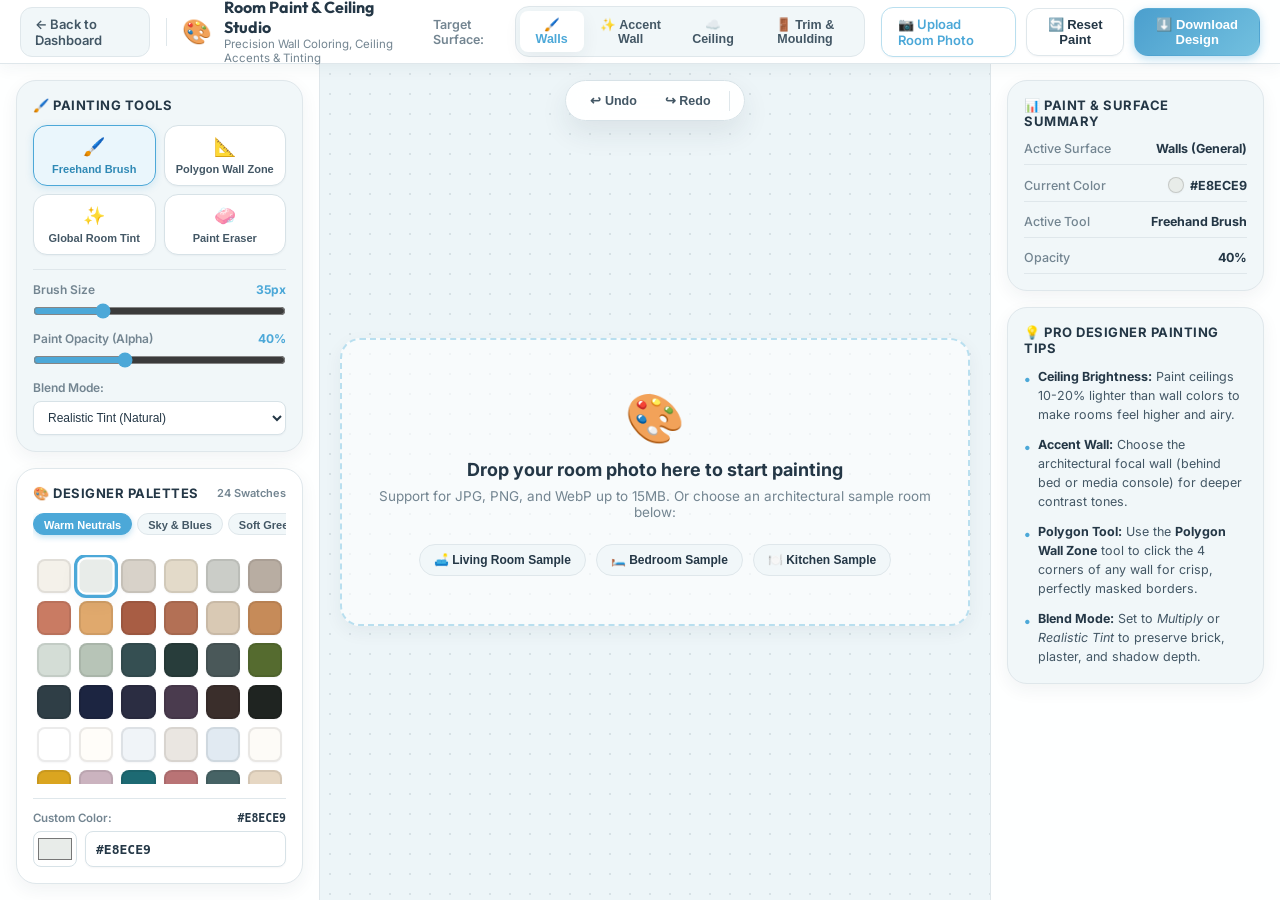
==== smartroom-ai/frontend/paint_studio.html @ 28bee361 "Initial commit - AI Smart Room Interior Designer" ====
<!DOCTYPE html>
<html lang="en">
<head>
  <meta charset="UTF-8">
  <meta name="viewport" content="width=device-width, initial-scale=1.0">
  <meta name="color-scheme" content="light">
  <title>SmartRoom Studio — Interactive Wall &amp; Ceiling Painter</title>
  <meta name="description" content="Dedicated interactive room painting studio. Upload any room photo, paint walls and ceilings with brushes, polygon fills, and designer paint palettes.">
  <link rel="preconnect" href="https://fonts.googleapis.com">
  <link rel="preconnect" href="https://fonts.gstatic.com" crossorigin>
  <link href="https://fonts.googleapis.com/css2?family=Inter:wght@300;400;500;600;700;800&family=Outfit:wght@500;600;700;800&display=swap" rel="stylesheet">
  <link rel="stylesheet" href="paint_studio.css?v=light-20261030">
</head>
<body>
  <div class="studio-app">
    <!-- Top Header Bar -->
    <header class="studio-header">
      <div class="header-left">
        <a href="index.html" class="back-link" title="Return to main dashboard">← Back to Dashboard</a>
        <div class="brand-divider"></div>
        <div class="brand-title">
          <span class="brand-icon">🎨</span>
          <div>
            <h1>Room Paint &amp; Ceiling Studio</h1>
            <span class="brand-sub">Precision Wall Coloring, Ceiling Accents &amp; Tinting</span>
          </div>
        </div>
      </div>

      <div class="header-center">
        <!-- Quick Preset Target -->
        <div class="target-selector">
          <span class="selector-label">Target Surface:</span>
          <div class="segmented-control" id="targetSurfaceGroup">
            <button class="segment-btn active" data-target="wall">🖌️ Walls</button>
            <button class="segment-btn" data-target="accent">✨ Accent Wall</button>
            <button class="segment-btn" data-target="ceiling">☁️ Ceiling</button>
            <button class="segment-btn" data-target="trim">🚪 Trim &amp; Moulding</button>
          </div>
        </div>
      </div>

      <div class="header-right">
        <label class="btn btn-outline" id="btnUploadImage">
          📷 Upload Room Photo
          <input type="file" id="roomImageInput" accept="image/jpeg,image/png,image/webp" style="display:none;">
        </label>
        <button class="btn btn-secondary" id="btnClearCanvas" title="Reset all applied paint layers">
          🔄 Reset Paint
        </button>
        <button class="btn btn-primary" id="btnDownloadArt">
          ⬇️ Download Design
        </button>
      </div>
    </header>

    <!-- Main Workspace -->
    <main class="studio-workspace">
      <!-- Left Tool & Color Palette Sidebar -->
      <aside class="studio-sidebar">
        <!-- Section: Tool Selection -->
        <div class="sidebar-card">
          <div class="card-header">
            <h3>🖌️ Painting Tools</h3>
          </div>
          <div class="tools-grid">
            <button class="tool-btn active" data-tool="brush" id="toolBrush">
              <span class="tool-icon">🖌️</span>
              <span class="tool-name">Freehand Brush</span>
            </button>
            <button class="tool-btn" data-tool="polygon" id="toolPolygon">
              <span class="tool-icon">📐</span>
              <span class="tool-name">Polygon Wall Zone</span>
            </button>
            <button class="tool-btn" data-tool="tint" id="toolTint">
              <span class="tool-icon">✨</span>
              <span class="tool-name">Global Room Tint</span>
            </button>
            <button class="tool-btn" data-tool="eraser" id="toolEraser">
              <span class="tool-icon">🧼</span>
              <span class="tool-name">Paint Eraser</span>
            </button>
          </div>

          <!-- Tool Settings: Brush Size & Opacity -->
          <div class="tool-params">
            <div class="slider-row" id="brushSizeRow">
              <div class="slider-header">
                <span>Brush Size</span>
                <b id="brushSizeLabel">35px</b>
              </div>
              <input type="range" id="brushSizeSlider" min="5" max="120" value="35">
            </div>

            <div class="slider-row">
              <div class="slider-header">
                <span>Paint Opacity (Alpha)</span>
                <b id="paintOpacityLabel">40%</b>
              </div>
              <input type="range" id="paintOpacitySlider" min="10" max="95" value="40">
            </div>

            <!-- Blend Mode Selection -->
            <div class="form-row">
              <label for="blendModeSelect">Blend Mode:</label>
              <select id="blendModeSelect" class="form-select">
                <option value="source-over">Realistic Tint (Natural)</option>
                <option value="multiply">Multiply (Shadows Retained)</option>
                <option value="color">Colorize (Texture Preserved)</option>
                <option value="soft-light">Soft Light (Subtle)</option>
              </select>
            </div>
          </div>
        </div>

        <!-- Section: Curated Paint Palettes -->
        <div class="sidebar-card scrollable-card">
          <div class="card-header">
            <h3>🎨 Designer Palettes</h3>
            <span class="swatch-count" id="swatchCountLabel">24 Swatches</span>
          </div>

          <!-- Palette Category Tabs -->
          <div class="palette-tabs" id="paletteTabs">
            <button class="pal-tab active" data-category="neutrals">Warm Neutrals</button>
            <button class="pal-tab" data-category="blues">Sky &amp; Blues</button>
            <button class="pal-tab" data-category="greens">Soft Greens</button>
            <button class="pal-tab" data-category="warm">Earth &amp; Terracotta</button>
            <button class="pal-tab" data-category="luxury">Moody &amp; Accent</button>
          </div>

          <!-- Color Swatches Grid -->
          <div class="swatches-grid" id="swatchesGrid"></div>

          <!-- Custom Color Picker Input -->
          <div class="custom-color-box">
            <div class="custom-color-header">
              <span>Custom Color:</span>
              <span id="currentColorDisplay">#E8ECE9</span>
            </div>
            <div class="custom-color-inputs">
              <input type="color" id="nativeColorPicker" value="#E8ECE9">
              <input type="text" id="hexColorInput" value="#E8ECE9" maxlength="7" spellcheck="false">
            </div>
          </div>
        </div>
      </aside>

      <!-- Center Interactive Painting Canvas -->
      <section class="canvas-viewport" id="canvasViewport">
        <!-- Floating Canvas Action Bar -->
        <div class="canvas-toolbar">
          <button class="toolbar-btn" id="btnUndo" title="Undo stroke (Ctrl+Z)">
            ↩ Undo
          </button>
          <button class="toolbar-btn" id="btnRedo" title="Redo stroke (Ctrl+Y)">
            ↪ Redo
          </button>
          <div class="toolbar-sep"></div>
          <span class="canvas-zoom-info" id="polygonTip" style="display:none;">
            📐 Click points on wall to define corners. Double-click or click "Fill Zone" to complete!
          </span>
          <button class="btn btn-sm btn-accent" id="btnFinishPolygon" style="display:none;">
            ✓ Fill Wall Zone
          </button>
          <button class="btn btn-sm btn-outline" id="btnCancelPolygon" style="display:none;">
            ✕ Cancel
          </button>
        </div>

        <!-- Empty State Prompt (Before upload) -->
        <div class="empty-canvas-dropzone" id="emptyDropzone">
          <div class="dropzone-inner">
            <div class="drop-icon">🎨</div>
            <h2>Drop your room photo here to start painting</h2>
            <p>Support for JPG, PNG, and WebP up to 15MB. Or choose an architectural sample room below:</p>
            <div class="sample-rooms-row">
              <button class="sample-btn" data-url="https://images.unsplash.com/photo-1618221195710-dd6b41faaea6?w=1200&auto=format&fit=crop&q=80">
                🛋️ Living Room Sample
              </button>
              <button class="sample-btn" data-url="https://images.unsplash.com/photo-1540518614846-7ede433c4ef7?w=1200&auto=format&fit=crop&q=80">
                🛏️ Bedroom Sample
              </button>
              <button class="sample-btn" data-url="https://images.unsplash.com/photo-1556911220-e15b29be8c8f?w=1200&auto=format&fit=crop&q=80">
                🍽️ Kitchen Sample
              </button>
            </div>
          </div>
        </div>

        <!-- The Canvas Stage Container -->
        <div class="canvas-stage" id="canvasStage" style="display:none;">
          <canvas id="paintCanvas"></canvas>
          <!-- Polygon guideline overlay canvas -->
          <canvas id="overlayCanvas"></canvas>
        </div>
      </section>

      <!-- Right Properties & History Sidebar -->
      <aside class="studio-sidebar-right">
        <div class="sidebar-card">
          <div class="card-header">
            <h3>📊 Paint &amp; Surface Summary</h3>
          </div>
          <div class="summary-list">
            <div class="summary-item">
              <span class="sum-label">Active Surface</span>
              <b class="sum-val" id="sumActiveSurface">Walls (General)</b>
            </div>
            <div class="summary-item">
              <span class="sum-label">Current Color</span>
              <div class="sum-color-badge">
                <span class="color-dot" id="sumColorDot" style="background:#E8ECE9;"></span>
                <b class="sum-val" id="sumColorHex">#E8ECE9</b>
              </div>
            </div>
            <div class="summary-item">
              <span class="sum-label">Active Tool</span>
              <b class="sum-val" id="sumToolName">Freehand Brush</b>
            </div>
            <div class="summary-item">
              <span class="sum-label">Opacity</span>
              <b class="sum-val" id="sumOpacity">40%</b>
            </div>
          </div>
        </div>

        <div class="sidebar-card">
          <div class="card-header">
            <h3>💡 Pro Designer Painting Tips</h3>
          </div>
          <ul class="tips-list">
            <li><b>Ceiling Brightness:</b> Paint ceilings 10-20% lighter than wall colors to make rooms feel higher and airy.</li>
            <li><b>Accent Wall:</b> Choose the architectural focal wall (behind bed or media console) for deeper contrast tones.</li>
            <li><b>Polygon Tool:</b> Use the <b>Polygon Wall Zone</b> tool to click the 4 corners of any wall for crisp, perfectly masked borders.</li>
            <li><b>Blend Mode:</b> Set to <i>Multiply</i> or <i>Realistic Tint</i> to preserve brick, plaster, and shadow depth.</li>
          </ul>
        </div>
      </aside>
    </main>

    <!-- Toast Notifications Container -->
    <div class="toast-container" id="toastContainer"></div>
  </div>

  <script src="paint_studio.js"></script>
</body>
</html>
---- smartroom-ai/frontend/paint_studio.css ----
/* paint_studio.css — Modern Light Styles for Dedicated Paint Studio */
:root {
  /* Light Theme Color System */
  --bg-app: #f8fafc;
  --bg-surface: #ffffff;
  --bg-section: #f1f5f9;
  --bg-section-warm: #faf7f2;
  --bg-card: #ffffff;
  
  /* Pastel Accent Colors */
  --sky-blue: #0284c7;
  --sky-blue-hover: #0369a1;
  --sky-blue-light: #38bdf8;
  --sky-blue-pastel: #e0f2fe;
  --sky-blue-subtle: #f0f9ff;
  --sky-blue-border: #bae6fd;
  
  --soft-green: #10b981;
  --soft-green-hover: #059669;
  --soft-green-pastel: #ecfdf5;
  --soft-green-subtle: #d1fae5;
  --soft-green-border: #a7f3d0;
  
  --light-beige: #f5ebe1;
  --light-beige-subtle: #faf7f2;
  --light-beige-border: #eadfcf;
  --light-beige-accent: #c8b6a6;
  
  /* Primary & Gradients */
  --primary: var(--sky-blue);
  --primary-hover: var(--sky-blue-hover);
  --primary-gradient: linear-gradient(135deg, #0284c7 0%, #0ea5e9 100%);
  --accent: var(--soft-green);
  --accent-pink: #ec4899;
  
  /* High Readability Dark Typography */
  --text-main: #0f172a;       /* Slate 900 */
  --text-body: #334155;       /* Slate 700 */
  --text-muted: #64748b;      /* Slate 500 */
  --text-sub: #94a3b8;        /* Slate 400 */
  
  /* Borders */
  --border-glass: #e2e8f0;
  --border-focus: #0284c7;
  
  /* Radii & Shadows */
  --radius-sm: 8px;
  --radius-md: 14px;
  --radius-lg: 20px;
  --radius-full: 9999px;
  
  --shadow-xs: 0 1px 2px rgba(15, 23, 42, 0.04);
  --shadow-sm: 0 2px 8px rgba(15, 23, 42, 0.04), 0 1px 3px rgba(15, 23, 42, 0.02);
  --shadow-md: 0 6px 18px -2px rgba(15, 23, 42, 0.06), 0 2px 6px -1px rgba(15, 23, 42, 0.03);
  --shadow-lg: 0 14px 32px -4px rgba(15, 23, 42, 0.08), 0 4px 10px -2px rgba(15, 23, 42, 0.03);
  --shadow-hover: 0 12px 28px -4px rgba(2, 132, 199, 0.12), 0 4px 10px -2px rgba(15, 23, 42, 0.04);
  
  --font-sans: 'Inter', -apple-system, BlinkMacSystemFont, 'Segoe UI', Roboto, sans-serif;
  --font-brand: 'Outfit', sans-serif;
  --transition: all 0.25s cubic-bezier(0.16, 1, 0.3, 1);
}

* {
  box-sizing: border-box;
  margin: 0;
  padding: 0;
}

body {
  font-family: var(--font-sans);
  background-color: var(--bg-app);
  color: var(--text-body);
  height: 100vh;
  overflow: hidden;
  -webkit-font-smoothing: antialiased;
}

.studio-app {
  display: flex;
  flex-direction: column;
  height: 100vh;
}

/* ==========================================================================
   1. Top Header
   ========================================================================== */
.studio-header {
  height: 64px;
  background: var(--bg-surface);
  border-bottom: 1px solid var(--border-glass);
  display: flex;
  align-items: center;
  justify-content: space-between;
  padding: 0 20px;
  flex-shrink: 0;
  z-index: 10;
  box-shadow: var(--shadow-xs);
  gap: 16px;
}

.header-left {
  display: flex;
  align-items: center;
  gap: 16px;
}

.back-link {
  color: var(--text-body);
  text-decoration: none;
  font-size: 13px;
  font-weight: 600;
  padding: 8px 14px;
  border-radius: var(--radius-sm);
  background: var(--bg-section);
  border: 1px solid var(--border-glass);
  transition: var(--transition);
  display: inline-flex;
  align-items: center;
  gap: 6px;
}

.back-link:hover {
  color: var(--sky-blue);
  background: var(--sky-blue-pastel);
  border-color: var(--sky-blue-border);
}

.brand-divider {
  width: 1px;
  height: 28px;
  background: var(--border-glass);
}

.brand-title {
  display: flex;
  align-items: center;
  gap: 12px;
}

.brand-icon {
  font-size: 24px;
}

.brand-title h1 {
  font-family: var(--font-brand);
  font-size: 16px;
  font-weight: 700;
  color: var(--text-main);
  line-height: 1.2;
}

.brand-sub {
  font-size: 11.5px;
  color: var(--text-muted);
  display: block;
}

/* Header Center: Target Selector */
.target-selector {
  display: flex;
  align-items: center;
  gap: 10px;
}

.selector-label {
  font-size: 12.5px;
  color: var(--text-muted);
  font-weight: 600;
}

.segmented-control {
  display: flex;
  background: var(--bg-section);
  padding: 4px;
  border-radius: var(--radius-md);
  border: 1px solid var(--border-glass);
  gap: 2px;
}

.segment-btn {
  background: transparent;
  border: none;
  color: var(--text-body);
  padding: 6px 14px;
  font-size: 12.5px;
  font-weight: 600;
  border-radius: var(--radius-sm);
  cursor: pointer;
  transition: var(--transition);
  display: flex;
  align-items: center;
  gap: 6px;
}

.segment-btn:hover {
  color: var(--text-main);
  background: rgba(255, 255, 255, 0.6);
}

.segment-btn.active {
  background: #ffffff;
  color: var(--sky-blue);
  box-shadow: var(--shadow-sm);
}

/* Header Right Buttons */
.header-right {
  display: flex;
  align-items: center;
  gap: 10px;
}

.btn {
  padding: 8px 16px;
  font-size: 13px;
  font-weight: 600;
  border-radius: var(--radius-md);
  cursor: pointer;
  display: inline-flex;
  align-items: center;
  justify-content: center;
  gap: 6px;
  transition: var(--transition);
  border: 1px solid transparent;
  user-select: none;
}

.btn-primary {
  background: var(--primary-gradient);
  color: #ffffff;
  box-shadow: 0 3px 10px rgba(2, 132, 199, 0.25);
}

.btn-primary:hover {
  box-shadow: 0 5px 16px rgba(2, 132, 199, 0.35);
  transform: translateY(-1px);
}

.btn-secondary {
  background: #ffffff;
  color: var(--text-main);
  border: 1px solid var(--border-glass);
  box-shadow: var(--shadow-xs);
}

.btn-secondary:hover {
  background: var(--bg-section);
  border-color: #cbd5e1;
}

.btn-outline {
  background: #ffffff;
  color: var(--sky-blue);
  border-color: var(--sky-blue-border);
  box-shadow: var(--shadow-xs);
}

.btn-outline:hover {
  background: var(--sky-blue-pastel);
  border-color: var(--sky-blue);
}

.btn-accent {
  background: linear-gradient(135deg, #10b981 0%, #059669 100%);
  color: #ffffff;
  box-shadow: 0 3px 10px rgba(16, 185, 129, 0.25);
}

.btn-accent:hover {
  box-shadow: 0 5px 16px rgba(16, 185, 129, 0.35);
  transform: translateY(-1px);
}

.btn-sm {
  padding: 6px 12px;
  font-size: 12px;
  border-radius: var(--radius-sm);
}

/* ==========================================================================
   2. Main Workspace Layout
   ========================================================================== */
.studio-workspace {
  display: grid;
  grid-template-columns: 320px 1fr 290px;
  height: calc(100vh - 64px);
  overflow: hidden;
  background: var(--bg-app);
}

/* Sidebars Common */
.studio-sidebar,
.studio-sidebar-right {
  background: var(--bg-surface);
  border-right: 1px solid var(--border-glass);
  padding: 16px;
  overflow-y: auto;
  display: flex;
  flex-direction: column;
  gap: 16px;
}

.studio-sidebar-right {
  border-right: none;
  border-left: 1px solid var(--border-glass);
}

.sidebar-card {
  background: var(--bg-section);
  border: 1px solid var(--border-glass);
  border-radius: var(--radius-lg);
  padding: 16px;
  box-shadow: var(--shadow-xs);
}

.sidebar-card.scrollable-card {
  flex: 1;
  display: flex;
  flex-direction: column;
  min-height: 380px;
  background: #ffffff;
}

.card-header {
  display: flex;
  justify-content: space-between;
  align-items: center;
  margin-bottom: 12px;
}

.card-header h3 {
  font-size: 13px;
  font-weight: 700;
  text-transform: uppercase;
  letter-spacing: 0.5px;
  color: var(--text-main);
  display: flex;
  align-items: center;
  gap: 6px;
}

.swatch-count {
  font-size: 11px;
  color: var(--text-muted);
  font-weight: 600;
}

/* Tools Grid */
.tools-grid {
  display: grid;
  grid-template-columns: 1fr 1fr;
  gap: 8px;
  margin-bottom: 14px;
}

.tool-btn {
  background: #ffffff;
  border: 1px solid var(--border-glass);
  border-radius: var(--radius-md);
  padding: 10px 8px;
  display: flex;
  flex-direction: column;
  align-items: center;
  gap: 5px;
  cursor: pointer;
  transition: var(--transition);
  color: var(--text-body);
  box-shadow: var(--shadow-xs);
}

.tool-btn:hover {
  background: var(--bg-section);
  color: var(--text-main);
  border-color: #cbd5e1;
  transform: translateY(-1px);
}

.tool-btn.active {
  background: var(--sky-blue-pastel);
  border-color: var(--sky-blue);
  color: var(--sky-blue);
  box-shadow: 0 2px 8px rgba(2, 132, 199, 0.15);
}

.tool-icon {
  font-size: 18px;
}

.tool-name {
  font-size: 11px;
  font-weight: 600;
}

/* Tool Parameters */
.tool-params {
  display: flex;
  flex-direction: column;
  gap: 12px;
  padding-top: 12px;
  border-top: 1px solid var(--border-glass);
}

.slider-row {
  display: flex;
  flex-direction: column;
  gap: 6px;
}

.slider-header {
  display: flex;
  justify-content: space-between;
  font-size: 12px;
  color: var(--text-muted);
  font-weight: 600;
}

.slider-header b {
  color: var(--sky-blue);
  font-weight: 700;
}

input[type="range"] {
  width: 100%;
  accent-color: var(--sky-blue);
  cursor: pointer;
}

.form-row {
  display: flex;
  flex-direction: column;
  gap: 6px;
}

.form-row label {
  font-size: 12px;
  color: var(--text-muted);
  font-weight: 600;
}

.form-select {
  width: 100%;
  background: #ffffff;
  border: 1px solid var(--border-glass);
  color: var(--text-main);
  border-radius: var(--radius-sm);
  padding: 8px 10px;
  font-size: 12px;
  outline: none;
  cursor: pointer;
  box-shadow: var(--shadow-xs);
}

.form-select:focus {
  border-color: var(--sky-blue);
  box-shadow: 0 0 0 3px rgba(2, 132, 199, 0.15);
}

/* Palette Tabs */
.palette-tabs {
  display: flex;
  gap: 5px;
  overflow-x: auto;
  padding-bottom: 8px;
  margin-bottom: 12px;
  scrollbar-width: none;
}

.palette-tabs::-webkit-scrollbar {
  display: none;
}

.pal-tab {
  background: var(--bg-section);
  border: 1px solid var(--border-glass);
  color: var(--text-body);
  font-size: 11px;
  font-weight: 600;
  padding: 5px 10px;
  border-radius: var(--radius-full);
  white-space: nowrap;
  cursor: pointer;
  transition: var(--transition);
}

.pal-tab:hover {
  background: #ffffff;
  color: var(--text-main);
  border-color: #cbd5e1;
}

.pal-tab.active {
  background: var(--sky-blue);
  color: #ffffff;
  border-color: var(--sky-blue);
  box-shadow: 0 2px 6px rgba(2, 132, 199, 0.25);
}

/* Swatches Grid */
.swatches-grid {
  display: grid;
  grid-template-columns: repeat(6, 1fr);
  gap: 8px;
  overflow-y: auto;
  max-height: 240px;
  padding: 4px;
}

.swatch-btn {
  aspect-ratio: 1;
  border-radius: var(--radius-sm);
  border: 2px solid rgba(0, 0, 0, 0.08);
  cursor: pointer;
  position: relative;
  transition: transform 0.15s ease, border-color 0.15s ease, box-shadow 0.15s ease;
  box-shadow: var(--shadow-xs);
}

.swatch-btn:hover {
  transform: scale(1.15);
  border-color: var(--text-main);
  z-index: 2;
}

.swatch-btn.active {
  border-color: #ffffff;
  box-shadow: 0 0 0 3px var(--sky-blue), var(--shadow-sm);
  transform: scale(1.1);
  z-index: 3;
}

/* Custom Color Box */
.custom-color-box {
  margin-top: 14px;
  padding-top: 12px;
  border-top: 1px solid var(--border-glass);
}

.custom-color-header {
  display: flex;
  justify-content: space-between;
  font-size: 11.5px;
  color: var(--text-muted);
  font-weight: 600;
  margin-bottom: 6px;
}

.custom-color-header span:last-child {
  font-family: ui-monospace, SFMono-Regular, Menlo, Monaco, Consolas, monospace;
  font-weight: 700;
  color: var(--text-main);
}

.custom-color-inputs {
  display: flex;
  gap: 8px;
}

.custom-color-inputs input[type="color"] {
  width: 44px;
  height: 36px;
  border: 1px solid var(--border-glass);
  background: #ffffff;
  cursor: pointer;
  border-radius: var(--radius-sm);
  padding: 2px;
}

.custom-color-inputs input[type="text"] {
  flex: 1;
  background: #ffffff;
  border: 1px solid var(--border-glass);
  border-radius: var(--radius-sm);
  color: var(--text-main);
  font-family: ui-monospace, SFMono-Regular, Menlo, Monaco, Consolas, monospace;
  font-size: 13px;
  font-weight: 600;
  padding: 0 10px;
  outline: none;
  box-shadow: var(--shadow-xs);
}

.custom-color-inputs input[type="text"]:focus {
  border-color: var(--sky-blue);
  box-shadow: 0 0 0 3px rgba(2, 132, 199, 0.15);
}

/* ==========================================================================
   3. Center Canvas Viewport
   ========================================================================== */
.canvas-viewport {
  position: relative;
  background: #f1f5f9;
  background-image: radial-gradient(rgba(148, 163, 184, 0.25) 1px, transparent 0);
  background-size: 20px 20px;
  display: flex;
  flex-direction: column;
  align-items: center;
  justify-content: center;
  overflow: hidden;
  padding: 20px;
}

/* Floating Toolbar */
.canvas-toolbar {
  position: absolute;
  top: 16px;
  z-index: 5;
  background: rgba(255, 255, 255, 0.95);
  backdrop-filter: blur(12px);
  border: 1px solid var(--border-glass);
  border-radius: var(--radius-full);
  padding: 6px 14px;
  display: flex;
  align-items: center;
  gap: 8px;
  box-shadow: var(--shadow-md);
}

.toolbar-btn {
  background: transparent;
  border: none;
  color: var(--text-body);
  font-size: 12.5px;
  font-weight: 600;
  padding: 6px 10px;
  border-radius: var(--radius-sm);
  cursor: pointer;
  transition: var(--transition);
}

.toolbar-btn:hover {
  background: var(--bg-section);
  color: var(--text-main);
}

.toolbar-sep {
  width: 1px;
  height: 20px;
  background: var(--border-glass);
}

.canvas-zoom-info {
  font-size: 12px;
  color: var(--text-muted);
  font-weight: 500;
  padding: 0 6px;
}

/* Empty Dropzone */
.empty-canvas-dropzone {
  width: 100%;
  max-width: 680px;
  border: 2px dashed var(--sky-blue-border);
  border-radius: var(--radius-lg);
  padding: 48px 32px;
  text-align: center;
  background: #ffffff;
  cursor: pointer;
  transition: var(--transition);
  box-shadow: var(--shadow-sm);
}

.empty-canvas-dropzone:hover {
  border-color: var(--sky-blue);
  background: var(--sky-blue-subtle);
  transform: translateY(-2px);
  box-shadow: var(--shadow-md);
}

.drop-icon {
  font-size: 48px;
  margin-bottom: 12px;
}

.empty-canvas-dropzone h2 {
  font-size: 18px;
  font-weight: 700;
  color: var(--text-main);
  margin-bottom: 8px;
}

.empty-canvas-dropzone p {
  font-size: 13.5px;
  color: var(--text-muted);
  margin-bottom: 24px;
}

.sample-rooms-row {
  display: flex;
  justify-content: center;
  gap: 10px;
  flex-wrap: wrap;
}

.sample-btn {
  background: var(--bg-section);
  border: 1px solid var(--border-glass);
  color: var(--text-main);
  font-size: 12px;
  font-weight: 600;
  padding: 8px 14px;
  border-radius: var(--radius-full);
  cursor: pointer;
  transition: var(--transition);
}

.sample-btn:hover {
  background: var(--sky-blue);
  color: #ffffff;
  border-color: var(--sky-blue);
  box-shadow: 0 2px 8px rgba(2, 132, 199, 0.25);
}

/* Canvas Stage */
.canvas-stage {
  position: relative;
  box-shadow: var(--shadow-lg);
  border-radius: var(--radius-md);
  overflow: hidden;
  max-width: 100%;
  max-height: calc(100vh - 120px);
  display: flex;
  align-items: center;
  justify-content: center;
  background: #ffffff;
  border: 1px solid var(--border-glass);
}

#paintCanvas {
  display: block;
  max-width: 100%;
  max-height: calc(100vh - 120px);
  cursor: crosshair;
}

#overlayCanvas {
  position: absolute;
  top: 0;
  left: 0;
  width: 100%;
  height: 100%;
  pointer-events: none;
}

/* ==========================================================================
   4. Right Sidebar Summary & Tips
   ========================================================================== */
.summary-list {
  display: flex;
  flex-direction: column;
  gap: 12px;
}

.summary-item {
  display: flex;
  justify-content: space-between;
  align-items: center;
  font-size: 12.5px;
  padding-bottom: 8px;
  border-bottom: 1px solid var(--border-glass);
}

.sum-label {
  color: var(--text-muted);
  font-weight: 500;
}

.sum-val {
  color: var(--text-main);
  font-weight: 700;
}

.sum-color-badge {
  display: flex;
  align-items: center;
  gap: 6px;
}

.color-dot {
  width: 16px;
  height: 16px;
  border-radius: 50%;
  display: inline-block;
  border: 1px solid rgba(0, 0, 0, 0.15);
  box-shadow: var(--shadow-xs);
}

.tips-list {
  list-style: none;
  display: flex;
  flex-direction: column;
  gap: 12px;
}

.tips-list li {
  font-size: 12.5px;
  color: var(--text-body);
  line-height: 1.5;
  padding-left: 14px;
  position: relative;
}

.tips-list li::before {
  content: "•";
  position: absolute;
  left: 0;
  color: var(--sky-blue);
  font-weight: 700;
  font-size: 14px;
}

.tips-list b {
  color: var(--text-main);
}

/* Toast Notifications */
.toast-container {
  position: fixed;
  bottom: 24px;
  right: 24px;
  z-index: 100;
  display: flex;
  flex-direction: column;
  gap: 8px;
}

.toast {
  background: #ffffff;
  border: 1px solid var(--border-glass);
  padding: 12px 18px;
  border-radius: var(--radius-md);
  color: var(--text-main);
  font-size: 13px;
  font-weight: 500;
  box-shadow: var(--shadow-lg);
  display: flex;
  align-items: center;
  gap: 10px;
  animation: slideInToast 0.25s ease forwards;
}

.toast.success { border-left: 4px solid var(--soft-green); }
.toast.error { border-left: 4px solid #ef4444; }
.toast.info { border-left: 4px solid var(--sky-blue); }

@keyframes slideInToast {
  from { transform: translateX(100%); opacity: 0; }
  to { transform: translateX(0); opacity: 1; }
}

/* ==========================================================================
   Responsive Breakpoints for Paint Studio
   ========================================================================== */
@media (max-width: 1024px) {
  .studio-workspace {
    grid-template-columns: 280px 1fr 240px;
  }
}

@media (max-width: 840px) {
  .studio-header {
    height: auto;
    padding: 12px 16px;
    flex-wrap: wrap;
  }
  .header-center {
    order: 3;
    width: 100%;
    margin-top: 8px;
    justify-content: center;
  }
  .studio-workspace {
    grid-template-columns: 1fr;
    height: auto;
    overflow-y: auto;
  }
  .studio-sidebar,
  .studio-sidebar-right {
    height: auto;
    border: none;
  }
  .canvas-viewport {
    min-height: 400px;
  }
}

/* Shared light studio finish */
:root {
  color-scheme: light;
  --bg-app: #f7fafc;
  --bg-section: #f1f7f9;
  --sky-blue: #4ca8d8;
  --sky-blue-hover: #2f89b5;
  --sky-blue-pastel: #eaf6fc;
  --sky-blue-border: #b9dfef;
  --soft-green: #74b89a;
  --soft-green-hover: #4d9776;
  --soft-green-pastel: #eef8f1;
  --light-beige: #f2e9df;
  --text-main: #243746;
  --text-body: #435765;
  --text-muted: #738591;
  --border-glass: #dfe7eb;
  --shadow-sm: 0 6px 18px rgba(36, 55, 70, .06);
  --shadow-md: 0 12px 28px rgba(36, 55, 70, .09);
}

body {
  background:
    radial-gradient(circle at 100% 0, rgba(145, 208, 237, .15), transparent 30rem),
    radial-gradient(circle at 0 100%, rgba(182, 223, 202, .12), transparent 32rem),
    var(--bg-app);
}

.studio-header {
  background: rgba(255, 255, 255, .95);
  box-shadow: 0 4px 16px rgba(36, 55, 70, .05);
  backdrop-filter: blur(14px);
}

.back-link, .btn-secondary, .btn-outline { border-radius: 12px; }
.btn-primary { background: linear-gradient(135deg, #4b9fce, #72c0df); }
.btn-accent { background: linear-gradient(135deg, #74b89a, #9acdb2); }
.btn-primary:hover, .btn-accent:hover { box-shadow: 0 12px 24px rgba(76, 168, 216, .24); }

.studio-sidebar, .studio-sidebar-right { background: rgba(255, 255, 255, .92); }
.sidebar-card { border-color: #dfe7eb; box-shadow: var(--shadow-sm); }
.tool-btn, .form-select, .custom-color-inputs input[type="text"], .custom-color-inputs input[type="color"] { border-color: #d7e2e7; }
.tool-btn.active { background: var(--sky-blue-pastel); border-color: var(--sky-blue); color: #2f89b5; }
.pal-tab.active { background: var(--sky-blue); border-color: var(--sky-blue); }

.canvas-viewport {
  background-color: #edf5f8;
  background-image: radial-gradient(rgba(115, 133, 145, .18) 1px, transparent 0);
}
.canvas-toolbar { box-shadow: var(--shadow-md); border-color: #d7e2e7; }
.empty-canvas-dropzone { background: rgba(255,255,255,.6); }

@media (max-width: 840px) {
  .studio-header { position: sticky; top: 0; }
  .header-left, .header-right { flex-wrap: wrap; }
  .header-right { justify-content: flex-end; }
  .canvas-toolbar { max-width: calc(100% - 24px); flex-wrap: wrap; justify-content: center; }
  .studio-sidebar, .studio-sidebar-right { padding: 12px; }
}
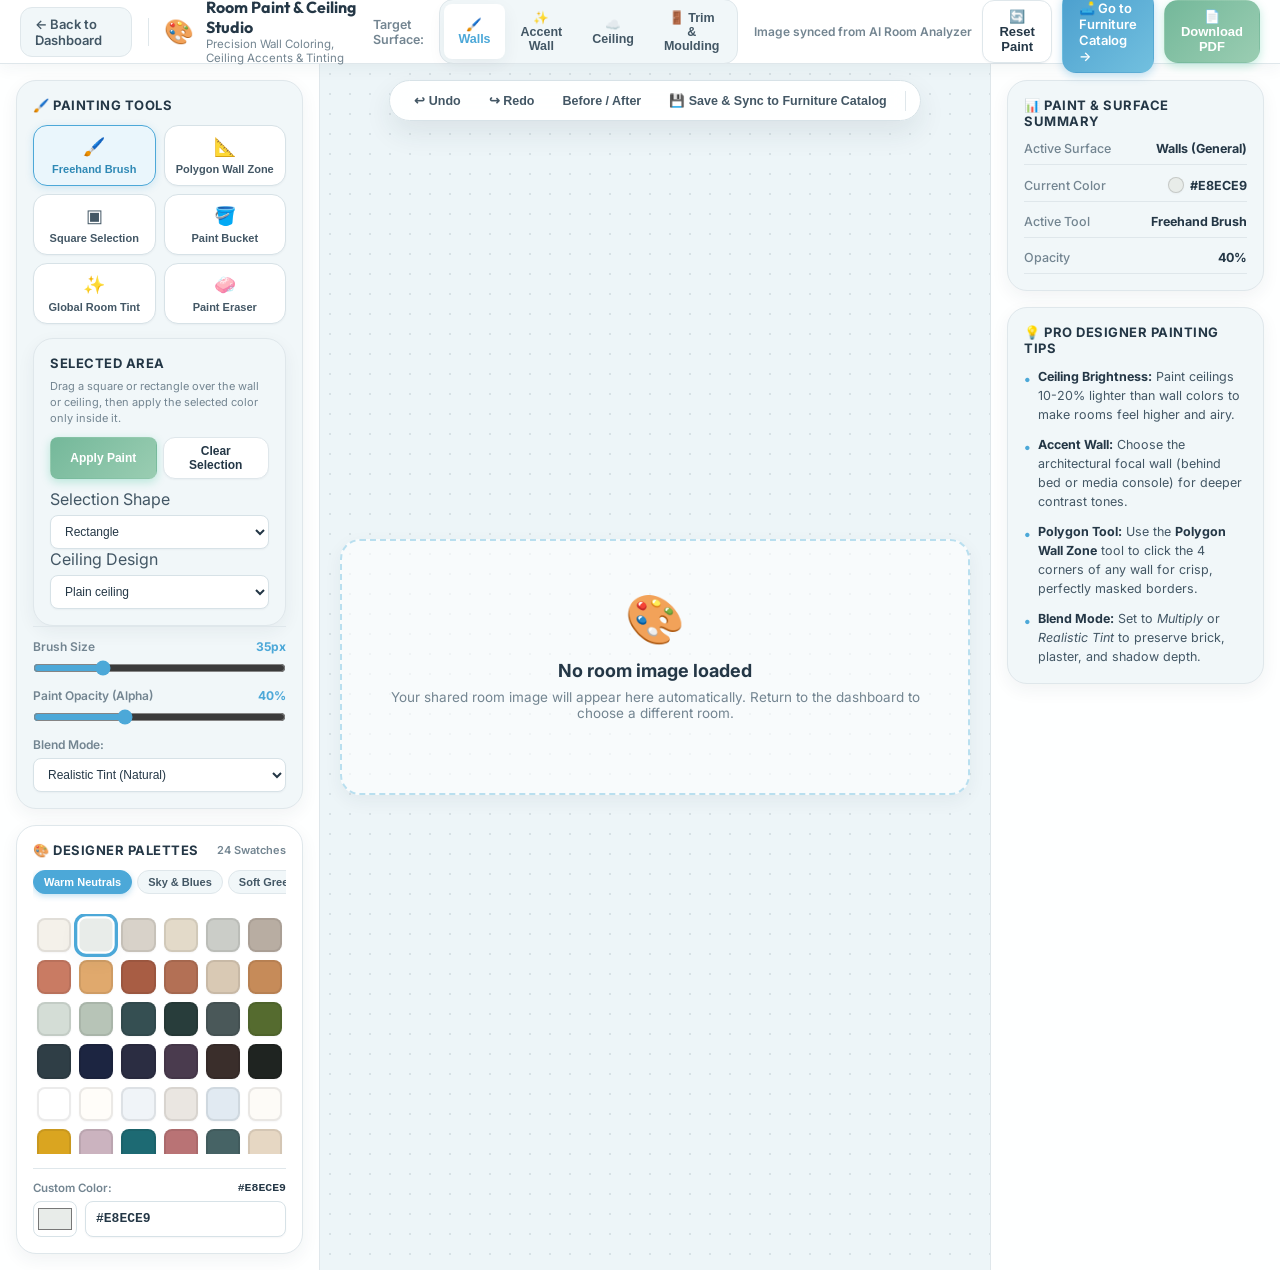
==== commit 94a8c453: "feat: expand office furniture catalog, interactive room workspace, undo-redo-reset, save designs, an" ====
--- a/smartroom-ai/frontend/paint_studio.html
+++ b/smartroom-ai/frontend/paint_studio.html
@@ -4,12 +4,12 @@
   <meta charset="UTF-8">
   <meta name="viewport" content="width=device-width, initial-scale=1.0">
   <meta name="color-scheme" content="light">
-  <title>SmartRoom Studio — Interactive Wall &amp; Ceiling Painter</title>
-  <meta name="description" content="Dedicated interactive room painting studio. Upload any room photo, paint walls and ceilings with brushes, polygon fills, and designer paint palettes.">
+  <title>Paint &amp; Ceiling Studio | Smart Room AI</title>
+  <meta name="description" content="Dedicated interactive room painting studio. Paint the room shared from AI Room Analyzer with brushes, selections, and designer palettes.">
   <link rel="preconnect" href="https://fonts.googleapis.com">
   <link rel="preconnect" href="https://fonts.gstatic.com" crossorigin>
   <link href="https://fonts.googleapis.com/css2?family=Inter:wght@300;400;500;600;700;800&family=Outfit:wght@500;600;700;800&display=swap" rel="stylesheet">
-  <link rel="stylesheet" href="paint_studio.css?v=light-20261030">
+  <link rel="stylesheet" href="paint_studio.css?v=20261102-1">
 </head>
 <body>
   <div class="studio-app">
@@ -41,15 +41,15 @@
       </div>
 
       <div class="header-right">
-        <label class="btn btn-outline" id="btnUploadImage">
-          📷 Upload Room Photo
-          <input type="file" id="roomImageInput" accept="image/jpeg,image/png,image/webp" style="display:none;">
-        </label>
+        <span class="studio-source-note">Image synced from AI Room Analyzer</span>
         <button class="btn btn-secondary" id="btnClearCanvas" title="Reset all applied paint layers">
           🔄 Reset Paint
         </button>
-        <button class="btn btn-primary" id="btnDownloadArt">
-          ⬇️ Download Design
+        <a href="index.html#tab-furniture" class="btn btn-primary" id="btnGoToFurniture" style="text-decoration:none; display:inline-flex; align-items:center; gap:6px;" title="Transfer painted room to Furniture Catalog">
+          🛋️ Go to Furniture Catalog →
+        </a>
+        <button class="btn btn-accent" id="btnDownloadArt" title="Download design as PDF report">
+          📄 Download PDF
         </button>
       </div>
     </header>
@@ -72,6 +72,14 @@
               <span class="tool-icon">📐</span>
               <span class="tool-name">Polygon Wall Zone</span>
             </button>
+            <button class="tool-btn" data-tool="select" id="toolSelect">
+              <span class="tool-icon">▣</span>
+              <span class="tool-name">Square Selection</span>
+            </button>
+            <button class="tool-btn" data-tool="bucket" id="toolBucket">
+              <span class="tool-icon">🪣</span>
+              <span class="tool-name">Paint Bucket</span>
+            </button>
             <button class="tool-btn" data-tool="tint" id="toolTint">
               <span class="tool-icon">✨</span>
               <span class="tool-name">Global Room Tint</span>
@@ -80,6 +88,14 @@
               <span class="tool-icon">🧼</span>
               <span class="tool-name">Paint Eraser</span>
             </button>
+          </div>
+
+          <div class="selection-actions sidebar-card">
+            <div class="card-header"><h3>Selected Area</h3></div>
+            <p class="selection-help">Drag a square or rectangle over the wall or ceiling, then apply the selected color only inside it.</p>
+            <div class="selection-buttons"><button class="btn btn-accent btn-sm" id="btnApplyPaint">Apply Paint</button><button class="btn btn-secondary btn-sm" id="btnClearSelection">Clear Selection</button></div>
+            <label class="form-row"><span>Selection Shape</span><select class="form-select" id="selectionShape"><option value="rectangle">Rectangle</option><option value="square">Square</option></select></label>
+            <label class="form-row"><span>Ceiling Design</span><select class="form-select" id="ceilingDesignSelect"><option value="plain">Plain ceiling</option><option value="modern-false">Modern false ceiling</option><option value="led">LED ceiling</option><option value="wooden">Wooden ceiling</option><option value="border">Border ceiling</option><option value="decorative">Decorative pattern</option></select></label>
           </div>
 
           <!-- Tool Settings: Brush Size & Opacity -->
@@ -156,6 +172,8 @@
           <button class="toolbar-btn" id="btnRedo" title="Redo stroke (Ctrl+Y)">
             ↪ Redo
           </button>
+          <button class="toolbar-btn" id="btnBeforeAfter">Before / After</button>
+          <button class="toolbar-btn" id="btnSavePainted" title="Save painted room design and sync to Furniture Catalog">💾 Save &amp; Sync to Furniture Catalog</button>
           <div class="toolbar-sep"></div>
           <span class="canvas-zoom-info" id="polygonTip" style="display:none;">
             📐 Click points on wall to define corners. Double-click or click "Fill Zone" to complete!
@@ -172,9 +190,10 @@
         <div class="empty-canvas-dropzone" id="emptyDropzone">
           <div class="dropzone-inner">
             <div class="drop-icon">🎨</div>
-            <h2>Drop your room photo here to start painting</h2>
-            <p>Support for JPG, PNG, and WebP up to 15MB. Or choose an architectural sample room below:</p>
-            <div class="sample-rooms-row">
+            <h2>No room image loaded</h2>
+            <p>Your shared room image will appear here automatically. Return to the dashboard to choose a different room.</p>
+            <!-- Uploading is intentionally available only in AI Room Analyzer. -->
+            <div class="sample-rooms-row" style="display:none;">
               <button class="sample-btn" data-url="https://images.unsplash.com/photo-1618221195710-dd6b41faaea6?w=1200&auto=format&fit=crop&q=80">
                 🛋️ Living Room Sample
               </button>
@@ -243,6 +262,6 @@
     <div class="toast-container" id="toastContainer"></div>
   </div>
 
-  <script src="paint_studio.js"></script>
+  <script src="paint_studio.js?v=20261102-1"></script>
 </body>
 </html>
--- a/smartroom-ai/frontend/paint_studio.css
+++ b/smartroom-ai/frontend/paint_studio.css
@@ -6,7 +6,7 @@
   --bg-section: #f1f5f9;
   --bg-section-warm: #faf7f2;
   --bg-card: #ffffff;
-  
+
   /* Pastel Accent Colors */
   --sky-blue: #0284c7;
   --sky-blue-hover: #0369a1;
@@ -14,47 +14,51 @@
   --sky-blue-pastel: #e0f2fe;
   --sky-blue-subtle: #f0f9ff;
   --sky-blue-border: #bae6fd;
-  
+
   --soft-green: #10b981;
   --soft-green-hover: #059669;
   --soft-green-pastel: #ecfdf5;
   --soft-green-subtle: #d1fae5;
   --soft-green-border: #a7f3d0;
-  
+
   --light-beige: #f5ebe1;
   --light-beige-subtle: #faf7f2;
   --light-beige-border: #eadfcf;
   --light-beige-accent: #c8b6a6;
-  
+
   /* Primary & Gradients */
   --primary: var(--sky-blue);
   --primary-hover: var(--sky-blue-hover);
   --primary-gradient: linear-gradient(135deg, #0284c7 0%, #0ea5e9 100%);
   --accent: var(--soft-green);
   --accent-pink: #ec4899;
-  
+
   /* High Readability Dark Typography */
-  --text-main: #0f172a;       /* Slate 900 */
-  --text-body: #334155;       /* Slate 700 */
-  --text-muted: #64748b;      /* Slate 500 */
-  --text-sub: #94a3b8;        /* Slate 400 */
-  
+  --text-main: #0f172a;
+  /* Slate 900 */
+  --text-body: #334155;
+  /* Slate 700 */
+  --text-muted: #64748b;
+  /* Slate 500 */
+  --text-sub: #94a3b8;
+  /* Slate 400 */
+
   /* Borders */
   --border-glass: #e2e8f0;
   --border-focus: #0284c7;
-  
+
   /* Radii & Shadows */
   --radius-sm: 8px;
   --radius-md: 14px;
   --radius-lg: 20px;
   --radius-full: 9999px;
-  
+
   --shadow-xs: 0 1px 2px rgba(15, 23, 42, 0.04);
   --shadow-sm: 0 2px 8px rgba(15, 23, 42, 0.04), 0 1px 3px rgba(15, 23, 42, 0.02);
   --shadow-md: 0 6px 18px -2px rgba(15, 23, 42, 0.06), 0 2px 6px -1px rgba(15, 23, 42, 0.03);
   --shadow-lg: 0 14px 32px -4px rgba(15, 23, 42, 0.08), 0 4px 10px -2px rgba(15, 23, 42, 0.03);
   --shadow-hover: 0 12px 28px -4px rgba(2, 132, 199, 0.12), 0 4px 10px -2px rgba(15, 23, 42, 0.04);
-  
+
   --font-sans: 'Inter', -apple-system, BlinkMacSystemFont, 'Segoe UI', Roboto, sans-serif;
   --font-brand: 'Outfit', sans-serif;
   --transition: all 0.25s cubic-bezier(0.16, 1, 0.3, 1);
@@ -70,15 +74,16 @@
   font-family: var(--font-sans);
   background-color: var(--bg-app);
   color: var(--text-body);
-  height: 100vh;
-  overflow: hidden;
+  min-height: 100vh;
+  overflow-x: hidden;
+  overflow-y: auto;
   -webkit-font-smoothing: antialiased;
 }
 
 .studio-app {
   display: flex;
   flex-direction: column;
-  height: 100vh;
+  min-height: 100vh;
 }
 
 /* ==========================================================================
@@ -98,6 +103,8 @@
   gap: 16px;
 }
 
+.studio-source-note { color: var(--text-muted); font-size: 12px; font-weight: 600; white-space: nowrap; }
+
 .header-left {
   display: flex;
   align-items: center;
@@ -283,8 +290,9 @@
 .studio-workspace {
   display: grid;
   grid-template-columns: 320px 1fr 290px;
-  height: calc(100vh - 64px);
-  overflow: hidden;
+  min-height: calc(100vh - 64px);
+  height: auto;
+  overflow: visible;
   background: var(--bg-app);
 }
 
@@ -311,6 +319,32 @@
   border-radius: var(--radius-lg);
   padding: 16px;
   box-shadow: var(--shadow-xs);
+}
+
+.selection-actions {
+  margin-top: 0;
+}
+
+.selection-help {
+  color: var(--text-muted);
+  font-size: 11px;
+  line-height: 1.45;
+  margin: -4px 0 10px;
+}
+
+.selection-buttons {
+  display: flex;
+  gap: 6px;
+  margin-bottom: 10px;
+}
+
+.selection-buttons .btn {
+  flex: 1;
+}
+
+.toolbar-btn.active {
+  background: var(--sky-blue-pastel);
+  color: var(--sky-blue-hover);
 }
 
 .sidebar-card.scrollable-card {
@@ -839,13 +873,28 @@
   animation: slideInToast 0.25s ease forwards;
 }
 
-.toast.success { border-left: 4px solid var(--soft-green); }
-.toast.error { border-left: 4px solid #ef4444; }
-.toast.info { border-left: 4px solid var(--sky-blue); }
+.toast.success {
+  border-left: 4px solid var(--soft-green);
+}
+
+.toast.error {
+  border-left: 4px solid #ef4444;
+}
+
+.toast.info {
+  border-left: 4px solid var(--sky-blue);
+}
 
 @keyframes slideInToast {
-  from { transform: translateX(100%); opacity: 0; }
-  to { transform: translateX(0); opacity: 1; }
+  from {
+    transform: translateX(100%);
+    opacity: 0;
+  }
+
+  to {
+    transform: translateX(0);
+    opacity: 1;
+  }
 }
 
 /* ==========================================================================
@@ -863,22 +912,26 @@
     padding: 12px 16px;
     flex-wrap: wrap;
   }
+
   .header-center {
     order: 3;
     width: 100%;
     margin-top: 8px;
     justify-content: center;
   }
+
   .studio-workspace {
     grid-template-columns: 1fr;
     height: auto;
     overflow-y: auto;
   }
+
   .studio-sidebar,
   .studio-sidebar-right {
     height: auto;
     border: none;
   }
+
   .canvas-viewport {
     min-height: 400px;
   }
@@ -918,28 +971,90 @@
   backdrop-filter: blur(14px);
 }
 
-.back-link, .btn-secondary, .btn-outline { border-radius: 12px; }
-.btn-primary { background: linear-gradient(135deg, #4b9fce, #72c0df); }
-.btn-accent { background: linear-gradient(135deg, #74b89a, #9acdb2); }
-.btn-primary:hover, .btn-accent:hover { box-shadow: 0 12px 24px rgba(76, 168, 216, .24); }
-
-.studio-sidebar, .studio-sidebar-right { background: rgba(255, 255, 255, .92); }
-.sidebar-card { border-color: #dfe7eb; box-shadow: var(--shadow-sm); }
-.tool-btn, .form-select, .custom-color-inputs input[type="text"], .custom-color-inputs input[type="color"] { border-color: #d7e2e7; }
-.tool-btn.active { background: var(--sky-blue-pastel); border-color: var(--sky-blue); color: #2f89b5; }
-.pal-tab.active { background: var(--sky-blue); border-color: var(--sky-blue); }
+.back-link,
+.btn-secondary,
+.btn-outline {
+  border-radius: 12px;
+}
+
+.btn-primary {
+  background: linear-gradient(135deg, #4b9fce, #72c0df);
+}
+
+.btn-accent {
+  background: linear-gradient(135deg, #74b89a, #9acdb2);
+}
+
+.btn-primary:hover,
+.btn-accent:hover {
+  box-shadow: 0 12px 24px rgba(76, 168, 216, .24);
+}
+
+.studio-sidebar,
+.studio-sidebar-right {
+  background: rgba(255, 255, 255, .92);
+}
+
+.sidebar-card {
+  border-color: #dfe7eb;
+  box-shadow: var(--shadow-sm);
+}
+
+.tool-btn,
+.form-select,
+.custom-color-inputs input[type="text"],
+.custom-color-inputs input[type="color"] {
+  border-color: #d7e2e7;
+}
+
+.tool-btn.active {
+  background: var(--sky-blue-pastel);
+  border-color: var(--sky-blue);
+  color: #2f89b5;
+}
+
+.pal-tab.active {
+  background: var(--sky-blue);
+  border-color: var(--sky-blue);
+}
 
 .canvas-viewport {
   background-color: #edf5f8;
   background-image: radial-gradient(rgba(115, 133, 145, .18) 1px, transparent 0);
 }
-.canvas-toolbar { box-shadow: var(--shadow-md); border-color: #d7e2e7; }
-.empty-canvas-dropzone { background: rgba(255,255,255,.6); }
+
+.canvas-toolbar {
+  box-shadow: var(--shadow-md);
+  border-color: #d7e2e7;
+}
+
+.empty-canvas-dropzone {
+  background: rgba(255, 255, 255, .6);
+}
 
 @media (max-width: 840px) {
-  .studio-header { position: sticky; top: 0; }
-  .header-left, .header-right { flex-wrap: wrap; }
-  .header-right { justify-content: flex-end; }
-  .canvas-toolbar { max-width: calc(100% - 24px); flex-wrap: wrap; justify-content: center; }
-  .studio-sidebar, .studio-sidebar-right { padding: 12px; }
-}
+  .studio-header {
+    position: sticky;
+    top: 0;
+  }
+
+  .header-left,
+  .header-right {
+    flex-wrap: wrap;
+  }
+
+  .header-right {
+    justify-content: flex-end;
+  }
+
+  .canvas-toolbar {
+    max-width: calc(100% - 24px);
+    flex-wrap: wrap;
+    justify-content: center;
+  }
+
+  .studio-sidebar,
+  .studio-sidebar-right {
+    padding: 12px;
+  }
+}
